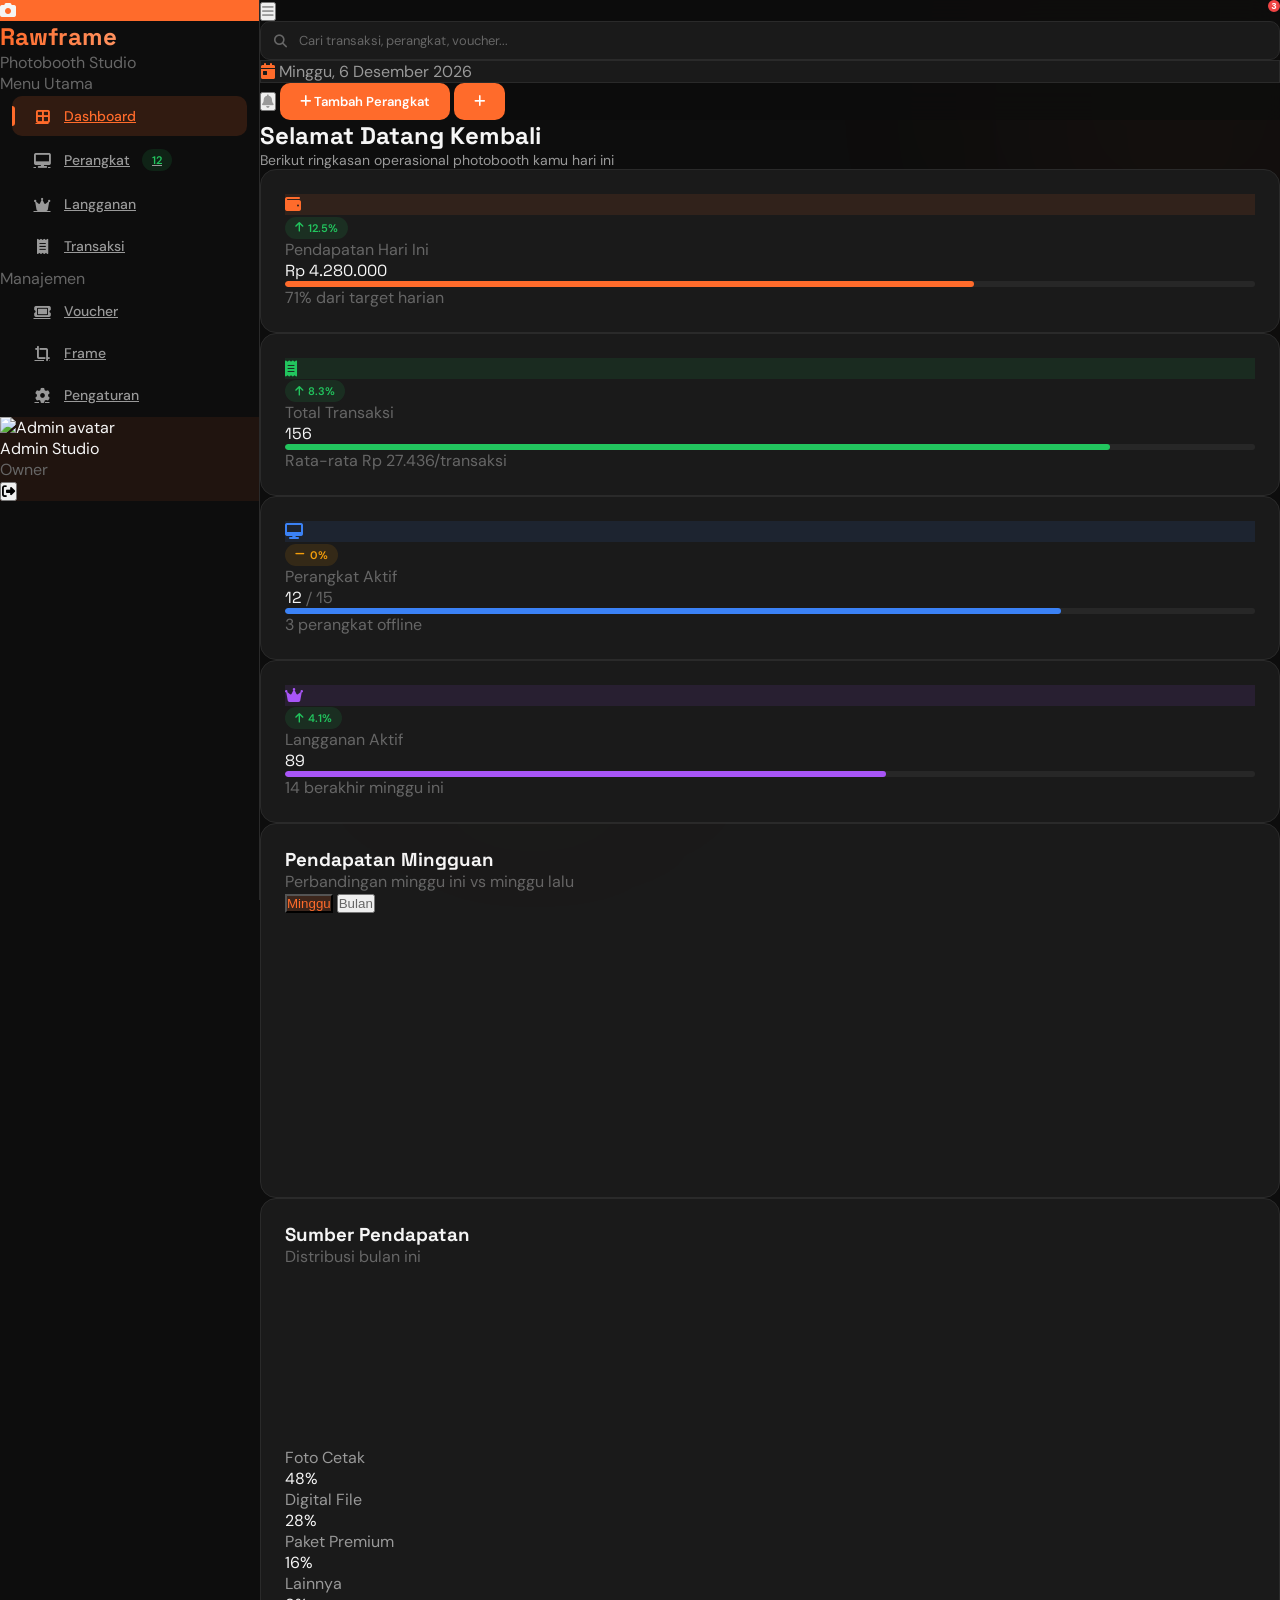
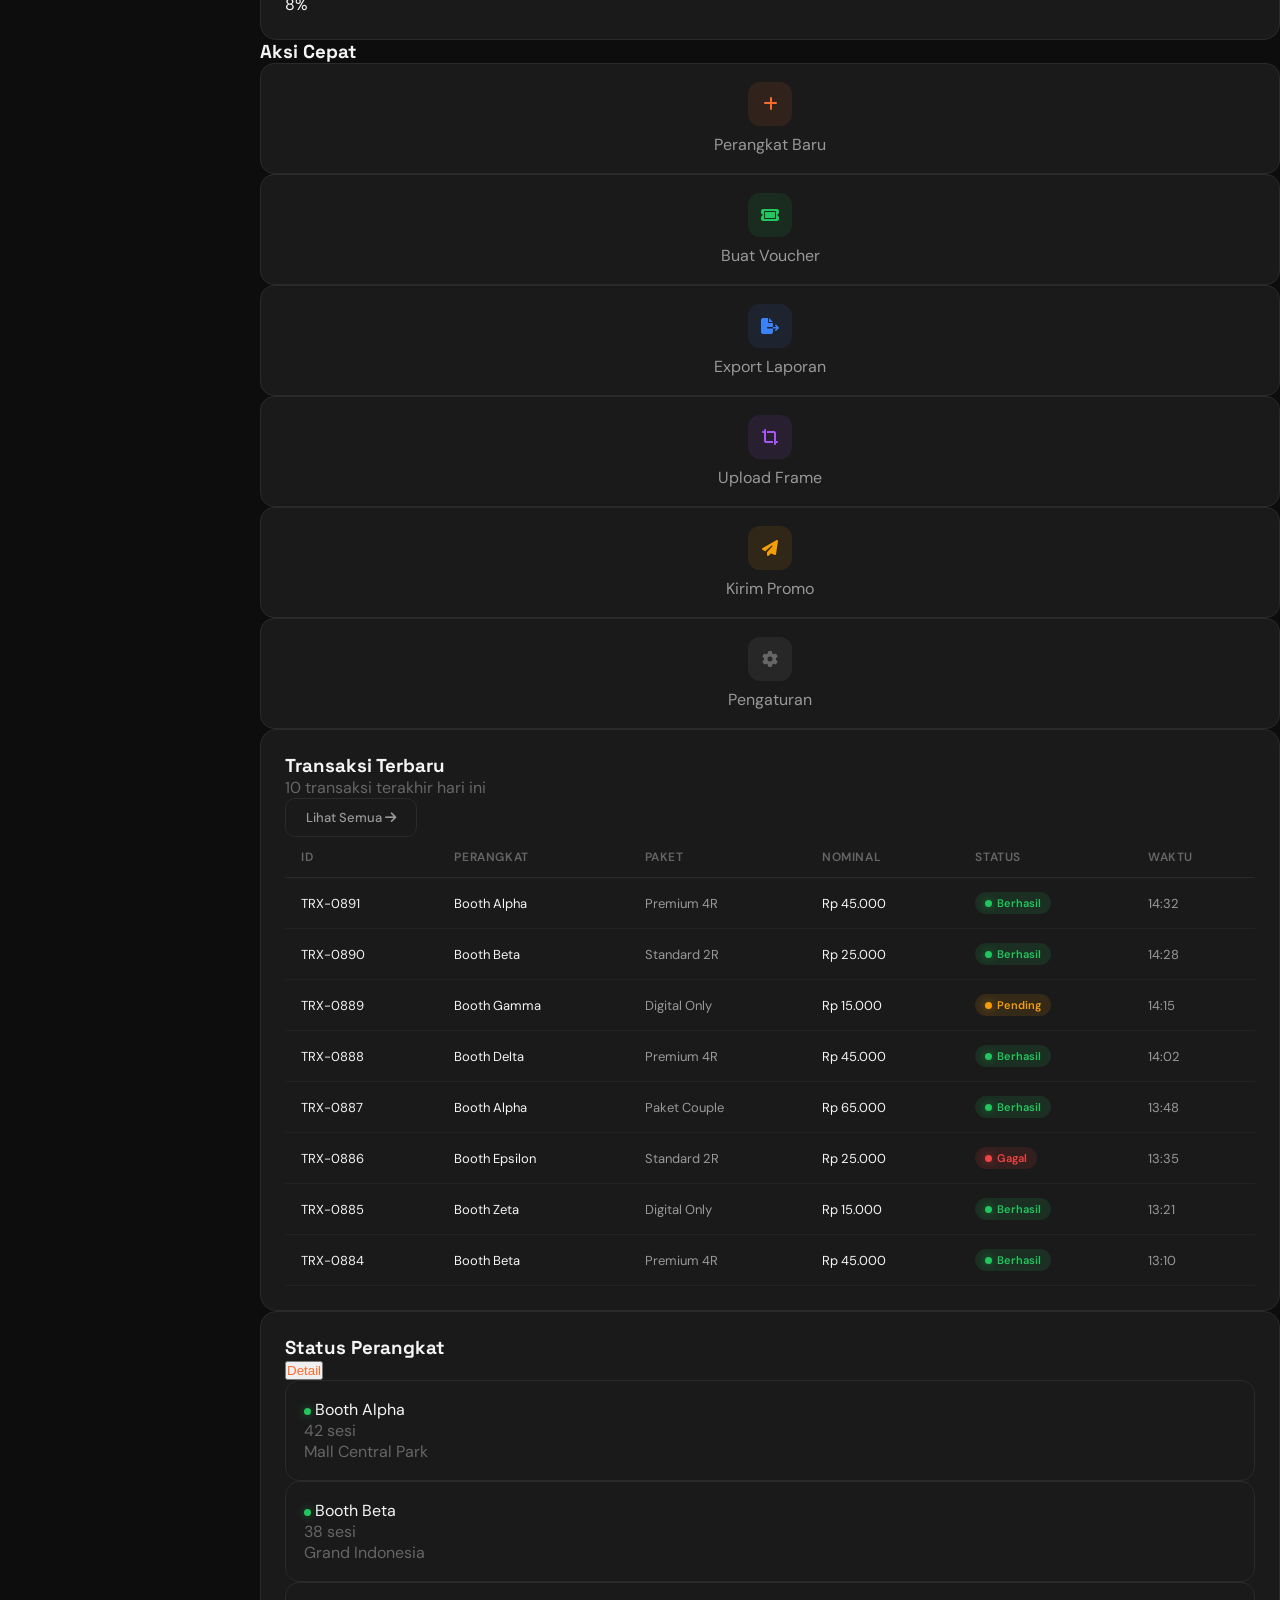
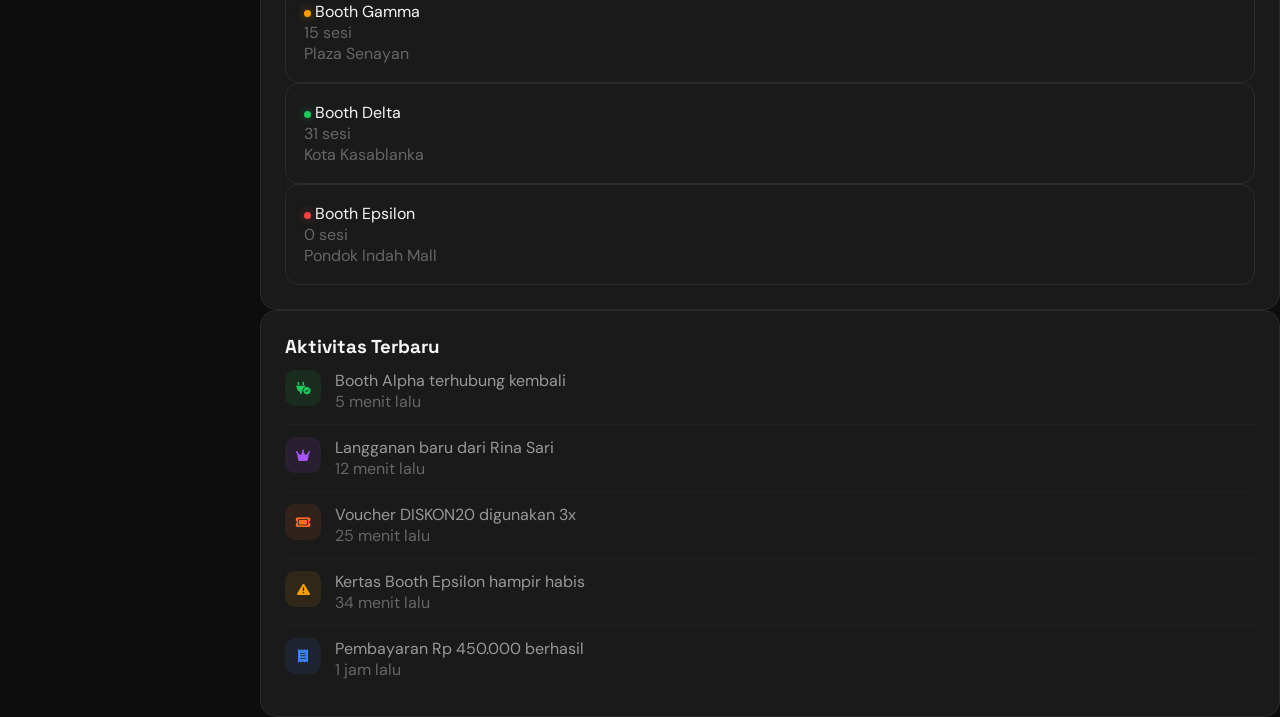
==== index.html @ 667b71e3 "feat: initialize Rawframe dashboard project with core UI components and layout structure" ====
<!DOCTYPE html>
<html lang="id">

<head>
    <meta charset="UTF-8">
    <meta name="viewport" content="width=device-width, initial-scale=1.0">
    <title>Rawframe - Dashboard</title>
    <script src="https://cdn.tailwindcss.com"></script>
    <link rel="stylesheet" href="https://cdnjs.cloudflare.com/ajax/libs/font-awesome/6.5.0/css/all.min.css">
    <link
        href="https://fonts.googleapis.com/css2?family=Space+Grotesk:wght@300;400;500;600;700&family=DM+Sans:wght@300;400;500;600;700&display=swap"
        rel="stylesheet">
    <script src="https://cdn.jsdelivr.net/npm/chart.js"></script>
    <link rel="stylesheet" href="style.css">
</head>

<body>
    <!-- Background Orbs -->
    <div class="bg-orb" style="width:400px;height:400px;background:rgba(255,107,43,0.03);top:-100px;right:-100px;">
    </div>
    <div class="bg-orb" style="width:300px;height:300px;background:rgba(255,107,43,0.02);bottom:10%;left:30%;"></div>

    <!-- Mobile Overlay -->
    <div class="mobile-overlay" id="mobileOverlay" onclick="toggleSidebar()"></div>

    <!-- Toast Container -->
    <div class="toast-container" id="toastContainer"></div>

    <!-- Modal -->
    <div class="modal-overlay" id="modalOverlay" onclick="closeModal(event)">
        <div class="modal-box" id="modalBox">
            <div class="flex items-center justify-between mb-6">
                <h3 class="text-lg font-bold" id="modalTitle">Tambah Perangkat</h3>
                <button onclick="closeModal()" class="text-gray-500 hover:text-white transition-colors"
                    aria-label="Tutup modal">
                    <i class="fas fa-times text-lg"></i>
                </button>
            </div>
            <div id="modalContent"></div>
        </div>
    </div>

    <!-- Sidebar -->
    <aside class="sidebar" id="sidebar" role="navigation" aria-label="Menu navigasi utama">
        <!-- Brand -->
        <div class="px-6 py-6 border-b" style="border-color: var(--border);">
            <div class="flex items-center gap-3">
                <div class="w-9 h-9 rounded-xl flex items-center justify-center pulse-accent"
                    style="background: var(--accent);">
                    <i class="fas fa-camera text-white text-sm"></i>
                </div>
                <div>
                    <h1 class="text-lg font-bold brand-shimmer" style="font-family: 'Space Grotesk', sans-serif;">
                        Rawframe</h1>
                    <p class="text-[10px] font-medium tracking-widest uppercase" style="color: var(--text-muted);">
                        Photobooth Studio</p>
                </div>
            </div>
        </div>

        <!-- Navigation -->
        <nav class="flex-1 py-4 overflow-y-auto">
            <p class="px-8 mb-2 text-[10px] font-semibold tracking-widest uppercase" style="color: var(--text-muted);">
                Menu Utama</p>
            <a href="index.html" class="nav-item active">
                <i class="fas fa-border-all"></i>
                <span>Dashboard</span>
            </a>
            <a href="perangkat.html" class="nav-item">
                <i class="fas fa-desktop"></i>
                <span>Perangkat</span>
                <span class="ml-auto badge badge-success text-[10px]">12</span>
            </a>
            <a href="langganan.html" class="nav-item">
                <i class="fas fa-crown"></i>
                <span>Langganan</span>
            </a>
            <a href="transaksi.html" class="nav-item">
                <i class="fas fa-receipt"></i>
                <span>Transaksi</span>
                <span class="ml-auto w-2 h-2 rounded-full" style="background: var(--accent);"></span>
            </a>

            <p class="px-8 mb-2 mt-6 text-[10px] font-semibold tracking-widest uppercase"
                style="color: var(--text-muted);">Manajemen</p>
            <a href="voucher.html" class="nav-item">
                <i class="fas fa-ticket"></i>
                <span>Voucher</span>
            </a>
            <a href="frame.html" class="nav-item">
                <i class="fas fa-crop-simple"></i>
                <span>Frame</span>
            </a>
            <a href="pengaturan.html" class="nav-item">
                <i class="fas fa-gear"></i>
                <span>Pengaturan</span>
            </a>
        </nav>

        <!-- Sidebar Footer -->
        <div class="p-4 border-t" style="border-color: var(--border);">
            <div class="flex items-center gap-3 p-3 rounded-xl" style="background: var(--accent-soft);">
                <div class="w-9 h-9 rounded-lg overflow-hidden flex-shrink-0">
                    <img src="https://picsum.photos/seed/rawframe-admin/80/80.jpg" alt="Admin avatar"
                        class="w-full h-full object-cover">
                </div>
                <div class="flex-1 min-w-0">
                    <p class="text-sm font-semibold truncate">Admin Studio</p>
                    <p class="text-[11px]" style="color: var(--text-muted);">Owner</p>
                </div>
                <button class="text-gray-500 hover:text-white transition-colors" aria-label="Logout">
                    <i class="fas fa-right-from-bracket text-sm"></i>
                </button>
            </div>
        </div>
    </aside>

    <!-- Main Content -->
    <main class="main-content" id="mainContent">
        <!-- Top Bar -->
        <header class="sticky top-0 z-30 border-b px-6 py-4 flex items-center gap-4"
            style="background: rgba(13,13,13,0.85); backdrop-filter: blur(16px); border-color: var(--border);">
            <!-- Hamburger -->
            <button onclick="toggleSidebar()"
                class="lg:hidden w-9 h-9 rounded-lg flex items-center justify-center hover:bg-white/5 transition-colors"
                aria-label="Toggle sidebar">
                <i class="fas fa-bars text-sm" style="color: var(--text-secondary);"></i>
            </button>

            <!-- Search -->
            <div class="search-box flex-1 max-w-md hidden sm:block">
                <i class="fas fa-search"></i>
                <input type="text" placeholder="Cari transaksi, perangkat, voucher..." class="input-field"
                    style="background: var(--bg-card);">
            </div>

            <div class="flex items-center gap-3 ml-auto">
                <!-- Date -->
                <div class="hidden md:flex items-center gap-2 px-3 py-2 rounded-lg text-xs"
                    style="background: var(--bg-card); color: var(--text-secondary); border: 1px solid var(--border);">
                    <i class="fas fa-calendar-day" style="color: var(--accent);"></i>
                    <span id="currentDate"></span>
                </div>

                <!-- Notification -->
                <button
                    class="relative w-9 h-9 rounded-lg flex items-center justify-center hover:bg-white/5 transition-colors"
                    aria-label="Notifikasi" onclick="showToast('3 notifikasi baru menunggu', 'info')">
                    <i class="fas fa-bell text-sm" style="color: var(--text-secondary);"></i>
                    <span class="notif-badge">3</span>
                </button>

                <!-- Add Device -->
                <button class="btn-primary hidden sm:flex items-center gap-2" onclick="openAddDeviceModal()">
                    <i class="fas fa-plus text-xs"></i>
                    <span>Tambah Perangkat</span>
                </button>
                <button class="btn-primary sm:hidden w-9 h-9 !p-0 flex items-center justify-center"
                    onclick="openAddDeviceModal()" aria-label="Tambah perangkat">
                    <i class="fas fa-plus text-sm"></i>
                </button>
            </div>
        </header>

        <!-- Page Content -->
        <div class="p-6 relative z-10" id="pageContent">
            <!-- Page Header -->
            <div class="mb-8">
                <h2 class="text-2xl font-bold mb-1" style="font-family: 'Space Grotesk', sans-serif;">Selamat Datang
                    Kembali</h2>
                <p style="color: var(--text-secondary); font-size: 14px;">Berikut ringkasan operasional photobooth kamu
                    hari ini</p>
            </div>

            <!-- Stat Cards -->
            <div class="stat-grid grid grid-cols-2 lg:grid-cols-4 gap-4 mb-8"
                style="grid-template-columns: repeat(4, 1fr);">
                <div class="stat-card">
                    <div class="flex items-center justify-between mb-4">
                        <div class="w-10 h-10 rounded-xl flex items-center justify-center"
                            style="background: rgba(255, 107, 43, 0.1);">
                            <i class="fas fa-wallet" style="color: var(--accent);"></i>
                        </div>
                        <span class="badge badge-success"><i class="fas fa-arrow-up text-[9px]"></i> 12.5%</span>
                    </div>
                    <p class="text-[12px] font-medium mb-1" style="color: var(--text-muted);">Pendapatan Hari Ini</p>
                    <p class="text-2xl font-bold count-animate" style="font-family: 'Space Grotesk';">Rp 4.280.000</p>
                    <div class="progress-bar mt-3">
                        <div class="progress-fill" style="width: 71%; background: var(--accent);"></div>
                    </div>
                    <p class="text-[11px] mt-1" style="color: var(--text-muted);">71% dari target harian</p>
                </div>

                <div class="stat-card">
                    <div class="flex items-center justify-between mb-4">
                        <div class="w-10 h-10 rounded-xl flex items-center justify-center"
                            style="background: rgba(34, 197, 94, 0.1);">
                            <i class="fas fa-receipt" style="color: var(--success);"></i>
                        </div>
                        <span class="badge badge-success"><i class="fas fa-arrow-up text-[9px]"></i> 8.3%</span>
                    </div>
                    <p class="text-[12px] font-medium mb-1" style="color: var(--text-muted);">Total Transaksi</p>
                    <p class="text-2xl font-bold count-animate" style="font-family: 'Space Grotesk';">156</p>
                    <div class="progress-bar mt-3">
                        <div class="progress-fill" style="width: 85%; background: var(--success);"></div>
                    </div>
                    <p class="text-[11px] mt-1" style="color: var(--text-muted);">Rata-rata Rp 27.436/transaksi</p>
                </div>

                <div class="stat-card">
                    <div class="flex items-center justify-between mb-4">
                        <div class="w-10 h-10 rounded-xl flex items-center justify-center"
                            style="background: rgba(59, 130, 246, 0.1);">
                            <i class="fas fa-desktop" style="color: #3B82F6;"></i>
                        </div>
                        <span class="badge badge-warning"><i class="fas fa-minus text-[9px]"></i> 0%</span>
                    </div>
                    <p class="text-[12px] font-medium mb-1" style="color: var(--text-muted);">Perangkat Aktif</p>
                    <p class="text-2xl font-bold count-animate" style="font-family: 'Space Grotesk';">12 <span
                            class="text-sm font-normal" style="color: var(--text-muted);">/ 15</span></p>
                    <div class="progress-bar mt-3">
                        <div class="progress-fill" style="width: 80%; background: #3B82F6;"></div>
                    </div>
                    <p class="text-[11px] mt-1" style="color: var(--text-muted);">3 perangkat offline</p>
                </div>

                <div class="stat-card">
                    <div class="flex items-center justify-between mb-4">
                        <div class="w-10 h-10 rounded-xl flex items-center justify-center"
                            style="background: rgba(168, 85, 247, 0.1);">
                            <i class="fas fa-crown" style="color: #A855F7;"></i>
                        </div>
                        <span class="badge badge-success"><i class="fas fa-arrow-up text-[9px]"></i> 4.1%</span>
                    </div>
                    <p class="text-[12px] font-medium mb-1" style="color: var(--text-muted);">Langganan Aktif</p>
                    <p class="text-2xl font-bold count-animate" style="font-family: 'Space Grotesk';">89</p>
                    <div class="progress-bar mt-3">
                        <div class="progress-fill" style="width: 62%; background: #A855F7;"></div>
                    </div>
                    <p class="text-[11px] mt-1" style="color: var(--text-muted);">14 berakhir minggu ini</p>
                </div>
            </div>

            <!-- Charts Row -->
            <div class="chart-grid grid grid-cols-1 lg:grid-cols-3 gap-4 mb-8" style="grid-template-columns: 2fr 1fr;">
                <!-- Revenue Chart -->
                <div class="chart-card">
                    <div class="flex items-center justify-between mb-6">
                        <div>
                            <h3 class="text-base font-bold">Pendapatan Mingguan</h3>
                            <p class="text-xs mt-1" style="color: var(--text-muted);">Perbandingan minggu ini vs minggu
                                lalu</p>
                        </div>
                        <div class="flex items-center gap-2">
                            <button class="px-3 py-1.5 rounded-lg text-xs font-medium transition-colors"
                                style="background: var(--accent-glow); color: var(--accent);" id="chartWeek"
                                onclick="switchChart('week')">Minggu</button>
                            <button
                                class="px-3 py-1.5 rounded-lg text-xs font-medium transition-colors hover:bg-white/5"
                                style="color: var(--text-muted);" id="chartMonth"
                                onclick="switchChart('month')">Bulan</button>
                        </div>
                    </div>
                    <div style="height: 260px;">
                        <canvas id="revenueChart"></canvas>
                    </div>
                </div>

                <!-- Doughnut Chart -->
                <div class="chart-card">
                    <div class="mb-6">
                        <h3 class="text-base font-bold">Sumber Pendapatan</h3>
                        <p class="text-xs mt-1" style="color: var(--text-muted);">Distribusi bulan ini</p>
                    </div>
                    <div style="height: 180px;" class="flex items-center justify-center">
                        <canvas id="sourceChart"></canvas>
                    </div>
                    <div class="mt-4 space-y-2">
                        <div class="flex items-center justify-between text-xs">
                            <div class="flex items-center gap-2"><span class="w-2.5 h-2.5 rounded-sm"
                                    style="background: var(--accent);"></span><span
                                    style="color: var(--text-secondary);">Foto Cetak</span></div>
                            <span class="font-semibold">48%</span>
                        </div>
                        <div class="flex items-center justify-between text-xs">
                            <div class="flex items-center gap-2"><span class="w-2.5 h-2.5 rounded-sm"
                                    style="background: #3B82F6;"></span><span
                                    style="color: var(--text-secondary);">Digital File</span></div>
                            <span class="font-semibold">28%</span>
                        </div>
                        <div class="flex items-center justify-between text-xs">
                            <div class="flex items-center gap-2"><span class="w-2.5 h-2.5 rounded-sm"
                                    style="background: #A855F7;"></span><span
                                    style="color: var(--text-secondary);">Paket Premium</span></div>
                            <span class="font-semibold">16%</span>
                        </div>
                        <div class="flex items-center justify-between text-xs">
                            <div class="flex items-center gap-2"><span class="w-2.5 h-2.5 rounded-sm"
                                    style="background: var(--text-muted);"></span><span
                                    style="color: var(--text-secondary);">Lainnya</span></div>
                            <span class="font-semibold">8%</span>
                        </div>
                    </div>
                </div>
            </div>

            <!-- Quick Actions -->
            <div class="mb-8">
                <h3 class="text-base font-bold mb-4">Aksi Cepat</h3>
                <div class="grid grid-cols-2 sm:grid-cols-4 lg:grid-cols-6 gap-3">
                    <div class="quick-action" onclick="openAddDeviceModal()">
                        <div class="icon-wrap" style="background: rgba(255, 107, 43, 0.1); color: var(--accent);">
                            <i class="fas fa-plus"></i>
                        </div>
                        <span class="text-xs font-medium" style="color: var(--text-secondary);">Perangkat Baru</span>
                    </div>
                    <div class="quick-action" onclick="openVoucherModal()">
                        <div class="icon-wrap" style="background: rgba(34, 197, 94, 0.1); color: var(--success);">
                            <i class="fas fa-ticket"></i>
                        </div>
                        <span class="text-xs font-medium" style="color: var(--text-secondary);">Buat Voucher</span>
                    </div>
                    <div class="quick-action" onclick="showToast('Laporan sedang digenerate...', 'info')">
                        <div class="icon-wrap" style="background: rgba(59, 130, 246, 0.1); color: #3B82F6;">
                            <i class="fas fa-file-export"></i>
                        </div>
                        <span class="text-xs font-medium" style="color: var(--text-secondary);">Export Laporan</span>
                    </div>
                    <div class="quick-action" onclick="showToast('Frame berhasil diupload', 'success')">
                        <div class="icon-wrap" style="background: rgba(168, 85, 247, 0.1); color: #A855F7;">
                            <i class="fas fa-crop-simple"></i>
                        </div>
                        <span class="text-xs font-medium" style="color: var(--text-secondary);">Upload Frame</span>
                    </div>
                    <div class="quick-action" onclick="showToast('Notifikasi terkirim ke semua pelanggan', 'success')">
                        <div class="icon-wrap" style="background: rgba(245, 158, 11, 0.1); color: var(--warning);">
                            <i class="fas fa-paper-plane"></i>
                        </div>
                        <span class="text-xs font-medium" style="color: var(--text-secondary);">Kirim Promo</span>
                    </div>
                    <div class="quick-action"
                        onclick="navigateTo(document.querySelector('[data-page=pengaturan]'), 'pengaturan')">
                        <div class="icon-wrap" style="background: rgba(153, 153, 153, 0.1); color: var(--text-muted);">
                            <i class="fas fa-gear"></i>
                        </div>
                        <span class="text-xs font-medium" style="color: var(--text-secondary);">Pengaturan</span>
                    </div>
                </div>
            </div>

            <!-- Bottom Grid: Transactions + Devices + Activity -->
            <div class="grid grid-cols-1 lg:grid-cols-3 gap-4">
                <!-- Recent Transactions -->
                <div class="chart-card lg:col-span-2">
                    <div class="flex items-center justify-between mb-5">
                        <div>
                            <h3 class="text-base font-bold">Transaksi Terbaru</h3>
                            <p class="text-xs mt-1" style="color: var(--text-muted);">10 transaksi terakhir hari ini</p>
                        </div>
                        <button class="btn-ghost text-xs !py-2 !px-3"
                            onclick="navigateTo(document.querySelector('[data-page=transaksi]'), 'transaksi')">
                            Lihat Semua <i class="fas fa-arrow-right ml-1 text-[10px]"></i>
                        </button>
                    </div>
                    <div class="overflow-x-auto">
                        <table class="data-table">
                            <thead>
                                <tr>
                                    <th>ID</th>
                                    <th>Perangkat</th>
                                    <th>Paket</th>
                                    <th>Nominal</th>
                                    <th>Status</th>
                                    <th>Waktu</th>
                                </tr>
                            </thead>
                            <tbody id="transactionBody">
                            </tbody>
                        </table>
                    </div>
                </div>

                <!-- Right Column -->
                <div class="space-y-4">
                    <!-- Device Status -->
                    <div class="chart-card">
                        <div class="flex items-center justify-between mb-4">
                            <h3 class="text-base font-bold">Status Perangkat</h3>
                            <button class="text-xs font-medium transition-colors hover:opacity-80"
                                style="color: var(--accent);"
                                onclick="navigateTo(document.querySelector('[data-page=perangkat]'), 'perangkat')">Detail</button>
                        </div>
                        <div class="space-y-3" id="deviceList">
                        </div>
                    </div>

                    <!-- Recent Activity -->
                    <div class="chart-card">
                        <h3 class="text-base font-bold mb-4">Aktivitas Terbaru</h3>
                        <div id="activityList">
                        </div>
                    </div>
                </div>
            </div>
        </div>
    </main>

    <script src="script.js"></script>
</body>

</html>
---- style.css ----
﻿:root {
    --bg-dark: #0D0D0D;
    --bg-card: #1A1A1A;
    --bg-card-hover: #222222;
    --accent: #FF6B2B;
    --accent-glow: rgba(255, 107, 43, 0.15);
    --accent-soft: rgba(255, 107, 43, 0.08);
    --text-primary: #F5F5F5;
    --text-secondary: #999999;
    --text-muted: #666666;
    --border: #2A2A2A;
    --success: #22C55E;
    --warning: #F59E0B;
    --danger: #EF4444;
}

* {
    margin: 0;
    padding: 0;
    box-sizing: border-box;
}

body {
    font-family: 'DM Sans', sans-serif;
    background: var(--bg-dark);
    color: var(--text-primary);
    overflow-x: hidden;
}

h1,
h2,
h3,
h4,
h5,
h6 {
    font-family: 'Space Grotesk', sans-serif;
}

/* Scrollbar */
::-webkit-scrollbar {
    width: 6px;
}

::-webkit-scrollbar-track {
    background: transparent;
}

::-webkit-scrollbar-thumb {
    background: #333;
    border-radius: 3px;
}

::-webkit-scrollbar-thumb:hover {
    background: #444;
}

/* Sidebar */
.sidebar {
    width: 260px;
    height: 100vh;
    background: var(--bg-dark);
    border-right: 1px solid var(--border);
    position: fixed;
    left: 0;
    top: 0;
    z-index: 50;
    display: flex;
    flex-direction: column;
    transition: transform 0.3s cubic-bezier(0.4, 0, 0.2, 1);
}

.sidebar-collapsed {
    transform: translateX(-260px);
}

.nav-item {
    display: flex;
    align-items: center;
    gap: 12px;
    padding: 11px 20px;
    margin: 2px 12px;
    border-radius: 10px;
    color: var(--text-secondary);
    cursor: pointer;
    transition: all 0.2s ease;
    position: relative;
    font-size: 14px;
    font-weight: 500;
}

.nav-item:hover {
    color: var(--text-primary);
    background: var(--accent-soft);
}

.nav-item.active {
    color: var(--accent);
    background: var(--accent-glow);
}

.nav-item.active::before {
    content: '';
    position: absolute;
    left: 0;
    top: 50%;
    transform: translateY(-50%);
    width: 3px;
    height: 20px;
    background: var(--accent);
    border-radius: 0 4px 4px 0;
}

.nav-item i {
    width: 20px;
    text-align: center;
    font-size: 15px;
}

/* Main content */
.main-content {
    margin-left: 260px;
    min-height: 100vh;
    transition: margin-left 0.3s cubic-bezier(0.4, 0, 0.2, 1);
}

.main-expanded {
    margin-left: 0;
}

/* Stat cards */
.stat-card {
    background: var(--bg-card);
    border: 1px solid var(--border);
    border-radius: 16px;
    padding: 24px;
    transition: all 0.3s ease;
    position: relative;
    overflow: hidden;
}

.stat-card::before {
    content: '';
    position: absolute;
    top: 0;
    left: 0;
    right: 0;
    height: 2px;
    background: linear-gradient(90deg, transparent, var(--accent), transparent);
    opacity: 0;
    transition: opacity 0.3s ease;
}

.stat-card:hover {
    border-color: rgba(255, 107, 43, 0.2);
    transform: translateY(-2px);
    box-shadow: 0 8px 32px rgba(0, 0, 0, 0.3);
}

.stat-card:hover::before {
    opacity: 1;
}

/* Chart container */
.chart-card {
    background: var(--bg-card);
    border: 1px solid var(--border);
    border-radius: 16px;
    padding: 24px;
}

/* Table */
.data-table {
    width: 100%;
    border-collapse: separate;
    border-spacing: 0;
}

.data-table thead th {
    padding: 12px 16px;
    text-align: left;
    font-size: 12px;
    font-weight: 600;
    text-transform: uppercase;
    letter-spacing: 0.05em;
    color: var(--text-muted);
    border-bottom: 1px solid var(--border);
}

.data-table tbody tr {
    transition: background 0.15s ease;
}

.data-table tbody tr:hover {
    background: var(--accent-soft);
}

.data-table tbody td {
    padding: 14px 16px;
    font-size: 13px;
    color: var(--text-secondary);
    border-bottom: 1px solid rgba(42, 42, 42, 0.5);
}

/* Badge */
.badge {
    display: inline-flex;
    align-items: center;
    gap: 5px;
    padding: 4px 10px;
    border-radius: 20px;
    font-size: 11px;
    font-weight: 600;
}

.badge-success {
    background: rgba(34, 197, 94, 0.12);
    color: #22C55E;
}

.badge-warning {
    background: rgba(245, 158, 11, 0.12);
    color: #F59E0B;
}

.badge-danger {
    background: rgba(239, 68, 68, 0.12);
    color: #EF4444;
}

.badge-neutral {
    background: rgba(153, 153, 153, 0.12);
    color: #999;
}

/* Status dot */
.status-dot {
    width: 7px;
    height: 7px;
    border-radius: 50%;
    display: inline-block;
}

.status-dot.online {
    background: #22C55E;
    box-shadow: 0 0 8px rgba(34, 197, 94, 0.5);
}

.status-dot.offline {
    background: #EF4444;
    box-shadow: 0 0 8px rgba(239, 68, 68, 0.5);
}

.status-dot.idle {
    background: #F59E0B;
    box-shadow: 0 0 8px rgba(245, 158, 11, 0.5);
}

/* Pulse animation */
@keyframes pulse-glow {

    0%,
    100% {
        box-shadow: 0 0 0 0 rgba(255, 107, 43, 0.3);
    }

    50% {
        box-shadow: 0 0 0 8px rgba(255, 107, 43, 0);
    }
}

.pulse-accent {
    animation: pulse-glow 2s infinite;
}

/* Floating background elements */
.bg-orb {
    position: fixed;
    border-radius: 50%;
    filter: blur(100px);
    pointer-events: none;
    z-index: 0;
}

/* Toast */
.toast-container {
    position: fixed;
    top: 24px;
    right: 24px;
    z-index: 1000;
    display: flex;
    flex-direction: column;
    gap: 8px;
}

.toast {
    background: var(--bg-card);
    border: 1px solid var(--border);
    border-radius: 12px;
    padding: 14px 20px;
    display: flex;
    align-items: center;
    gap: 10px;
    font-size: 13px;
    color: var(--text-primary);
    box-shadow: 0 8px 32px rgba(0, 0, 0, 0.4);
    transform: translateX(120%);
    transition: transform 0.4s cubic-bezier(0.4, 0, 0.2, 1);
    min-width: 280px;
}

.toast.show {
    transform: translateX(0);
}

/* Modal overlay */
.modal-overlay {
    position: fixed;
    inset: 0;
    background: rgba(0, 0, 0, 0.7);
    backdrop-filter: blur(4px);
    z-index: 100;
    display: flex;
    align-items: center;
    justify-content: center;
    opacity: 0;
    pointer-events: none;
    transition: opacity 0.3s ease;
}

.modal-overlay.show {
    opacity: 1;
    pointer-events: all;
}

.modal-box {
    background: var(--bg-card);
    border: 1px solid var(--border);
    border-radius: 20px;
    padding: 32px;
    width: 90%;
    max-width: 480px;
    transform: scale(0.9) translateY(20px);
    transition: transform 0.3s cubic-bezier(0.4, 0, 0.2, 1);
}

.modal-overlay.show .modal-box {
    transform: scale(1) translateY(0);
}

/* Button styles */
.btn-primary {
    background: var(--accent);
    color: #fff;
    padding: 10px 20px;
    border-radius: 10px;
    border: none;
    font-weight: 600;
    font-size: 13px;
    cursor: pointer;
    transition: all 0.2s ease;
    font-family: 'DM Sans', sans-serif;
}

.btn-primary:hover {
    background: #e85e22;
    box-shadow: 0 4px 16px rgba(255, 107, 43, 0.3);
    transform: translateY(-1px);
}

.btn-ghost {
    background: transparent;
    color: var(--text-secondary);
    padding: 10px 20px;
    border-radius: 10px;
    border: 1px solid var(--border);
    font-weight: 500;
    font-size: 13px;
    cursor: pointer;
    transition: all 0.2s ease;
    font-family: 'DM Sans', sans-serif;
}

.btn-ghost:hover {
    border-color: var(--text-muted);
    color: var(--text-primary);
}

/* Device card */
.device-card {
    background: var(--bg-card);
    border: 1px solid var(--border);
    border-radius: 14px;
    padding: 18px;
    transition: all 0.25s ease;
    cursor: pointer;
}

.device-card:hover {
    border-color: rgba(255, 107, 43, 0.25);
    transform: translateY(-2px);
    box-shadow: 0 4px 20px rgba(0, 0, 0, 0.2);
}

/* Input */
.input-field {
    width: 100%;
    background: var(--bg-dark);
    border: 1px solid var(--border);
    border-radius: 10px;
    padding: 10px 14px;
    color: var(--text-primary);
    font-size: 13px;
    font-family: 'DM Sans', sans-serif;
    transition: border-color 0.2s ease;
    outline: none;
}

.input-field:focus {
    border-color: var(--accent);
    box-shadow: 0 0 0 3px var(--accent-glow);
}

.input-field::placeholder {
    color: var(--text-muted);
}

/* Top bar search */
.search-box {
    position: relative;
}

.search-box i {
    position: absolute;
    left: 14px;
    top: 50%;
    transform: translateY(-50%);
    color: var(--text-muted);
    font-size: 13px;
}

.search-box input {
    padding-left: 38px;
}

/* Counter animation */
@keyframes countUp {
    from {
        opacity: 0;
        transform: translateY(8px);
    }

    to {
        opacity: 1;
        transform: translateY(0);
    }
}

.count-animate {
    animation: countUp 0.5s ease forwards;
}

/* Shimmer effect on brand */
@keyframes shimmer {
    0% {
        background-position: -200% center;
    }

    100% {
        background-position: 200% center;
    }
}

.brand-shimmer {
    background: linear-gradient(90deg, var(--accent) 0%, #FFB088 40%, var(--accent) 80%);
    background-size: 200% auto;
    -webkit-background-clip: text;
    -webkit-text-fill-color: transparent;
    background-clip: text;
    animation: shimmer 4s linear infinite;
}

/* Notification badge */
.notif-badge {
    position: absolute;
    top: -2px;
    right: -2px;
    width: 16px;
    height: 16px;
    background: var(--danger);
    border-radius: 50%;
    font-size: 9px;
    display: flex;
    align-items: center;
    justify-content: center;
    color: #fff;
    font-weight: 700;
    border: 2px solid var(--bg-dark);
}

/* Mobile responsive */
@media (max-width: 1024px) {
    .sidebar {
        transform: translateX(-260px);
    }

    .sidebar.mobile-open {
        transform: translateX(0);
    }

    .main-content {
        margin-left: 0 !important;
    }

    .mobile-overlay {
        position: fixed;
        inset: 0;
        background: rgba(0, 0, 0, 0.6);
        z-index: 40;
        opacity: 0;
        pointer-events: none;
        transition: opacity 0.3s ease;
    }

    .mobile-overlay.show {
        opacity: 1;
        pointer-events: all;
    }
}

@media (max-width: 640px) {
    .stat-grid {
        grid-template-columns: 1fr !important;
    }

    .chart-grid {
        grid-template-columns: 1fr !important;
    }
}

/* Reduced motion */
@media (prefers-reduced-motion: reduce) {

    *,
    *::before,
    *::after {
        animation-duration: 0.01ms !important;
        transition-duration: 0.01ms !important;
    }
}

/* Progress bar */
.progress-bar {
    height: 6px;
    background: rgba(255, 255, 255, 0.06);
    border-radius: 3px;
    overflow: hidden;
}

.progress-fill {
    height: 100%;
    border-radius: 3px;
    transition: width 1s cubic-bezier(0.4, 0, 0.2, 1);
}

/* Activity item */
.activity-item {
    display: flex;
    gap: 14px;
    padding: 12px 0;
    border-bottom: 1px solid rgba(42, 42, 42, 0.4);
    transition: padding-left 0.2s ease;
}

.activity-item:hover {
    padding-left: 6px;
}

.activity-item:last-child {
    border-bottom: none;
}

.activity-icon {
    width: 36px;
    height: 36px;
    border-radius: 10px;
    display: flex;
    align-items: center;
    justify-content: center;
    font-size: 13px;
    flex-shrink: 0;
}

/* Quick action button */
.quick-action {
    display: flex;
    flex-direction: column;
    align-items: center;
    gap: 8px;
    padding: 18px 12px;
    background: var(--bg-card);
    border: 1px solid var(--border);
    border-radius: 14px;
    cursor: pointer;
    transition: all 0.25s ease;
}

.quick-action:hover {
    border-color: rgba(255, 107, 43, 0.3);
    transform: translateY(-3px);
    box-shadow: 0 6px 24px rgba(0, 0, 0, 0.25);
}

.quick-action .icon-wrap {
    width: 44px;
    height: 44px;
    border-radius: 12px;
    display: flex;
    align-items: center;
    justify-content: center;
    font-size: 16px;
}
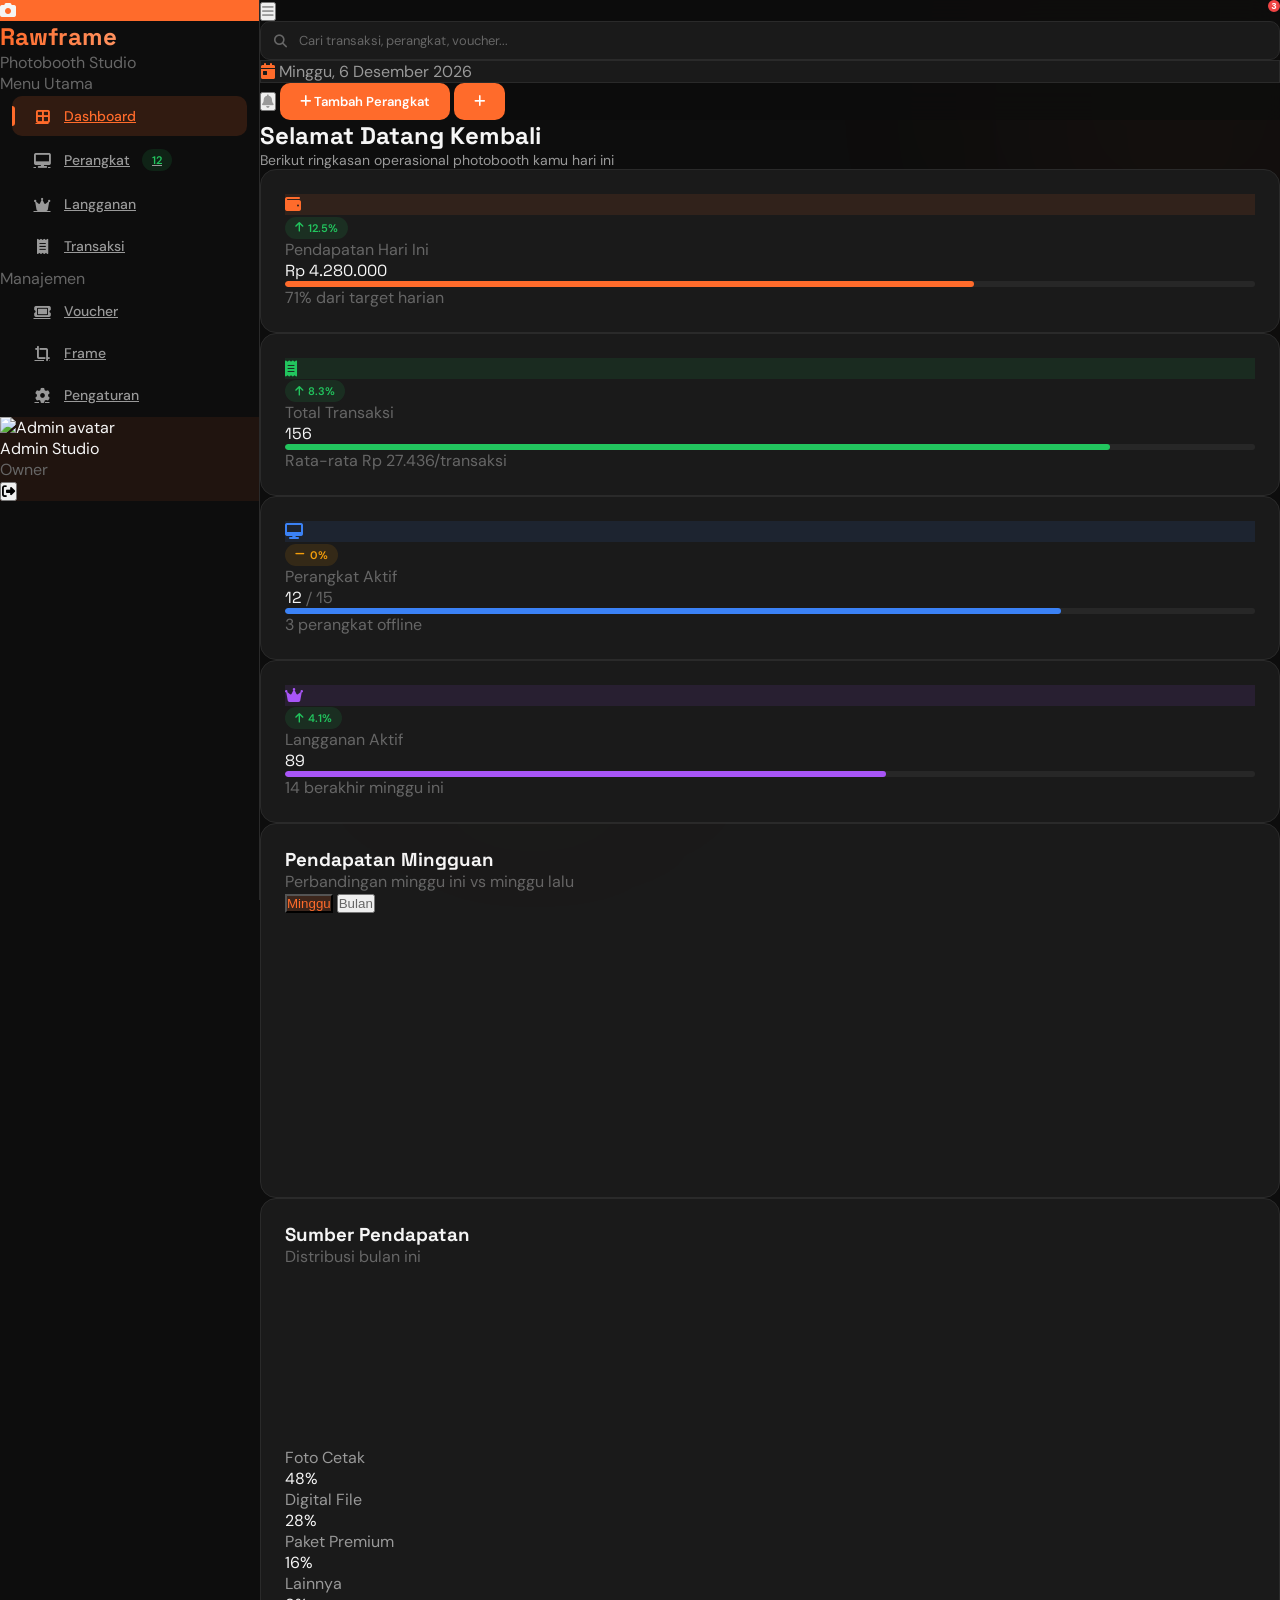
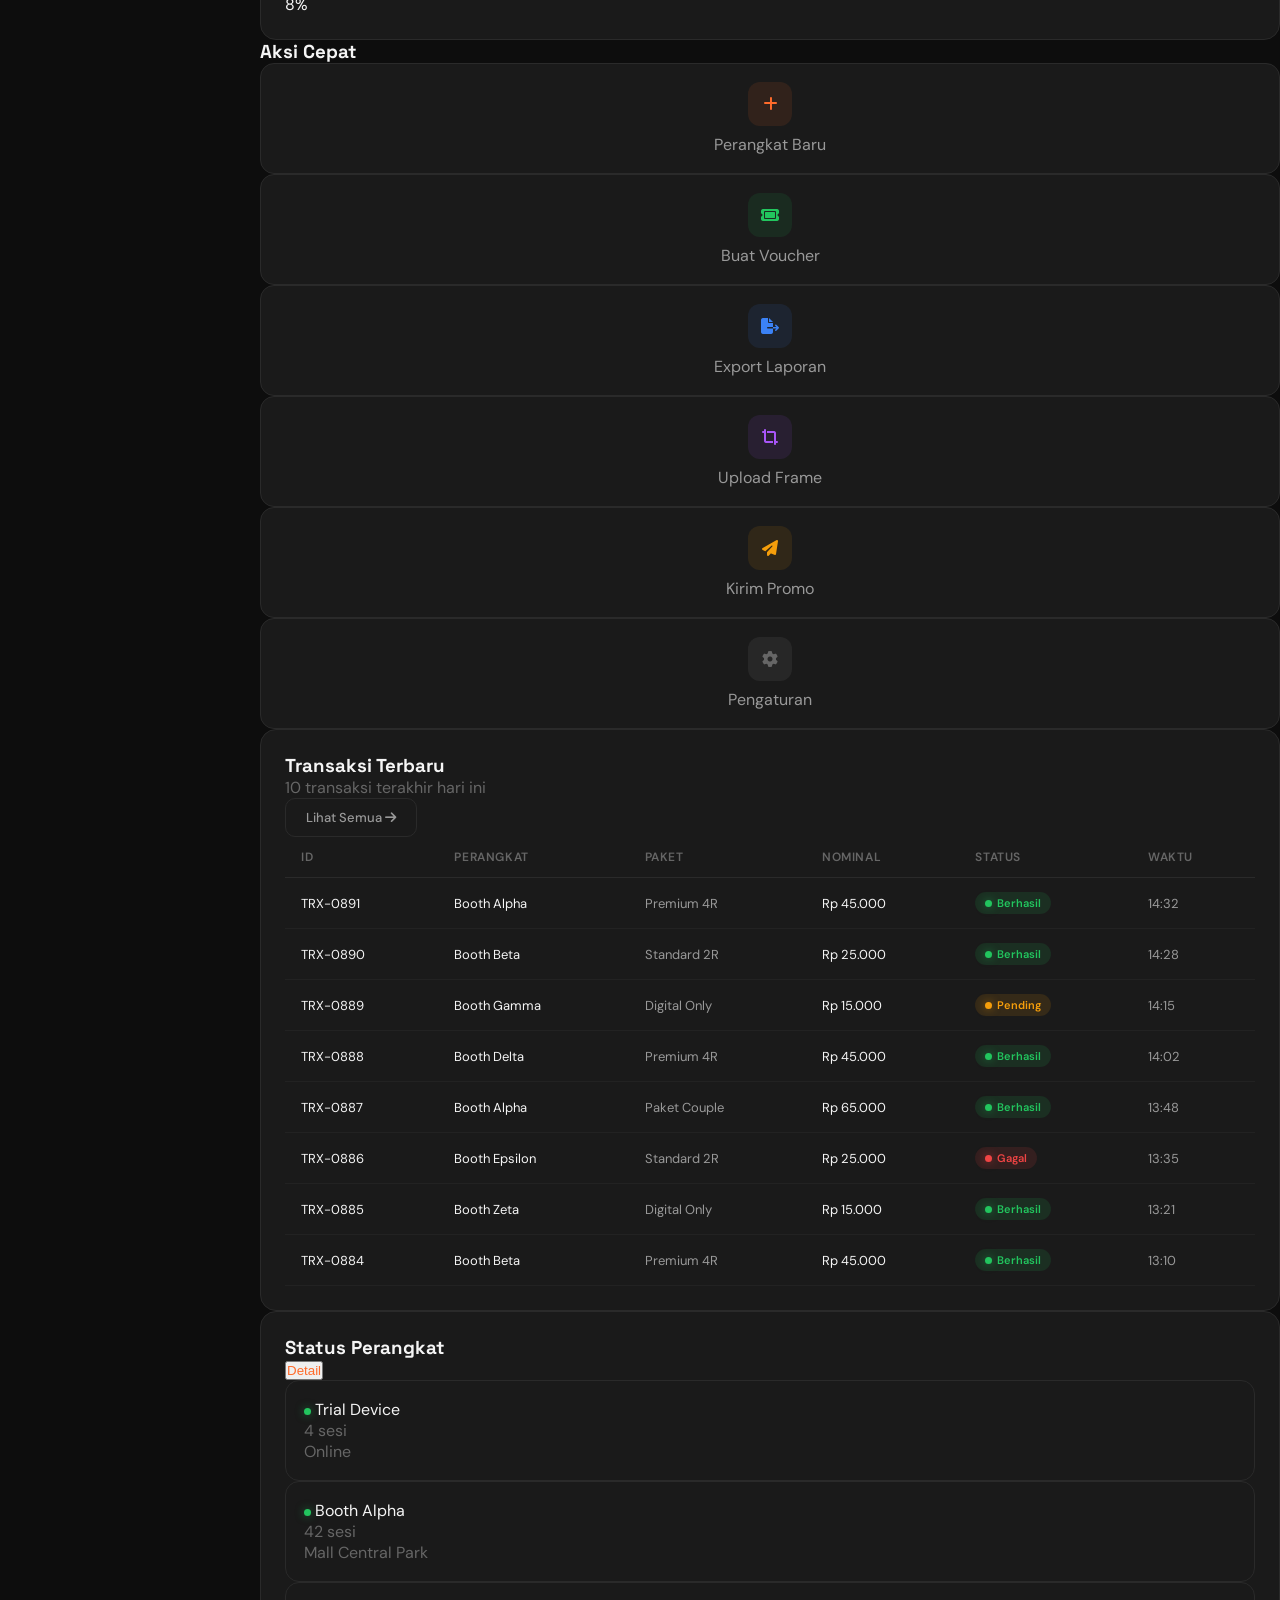
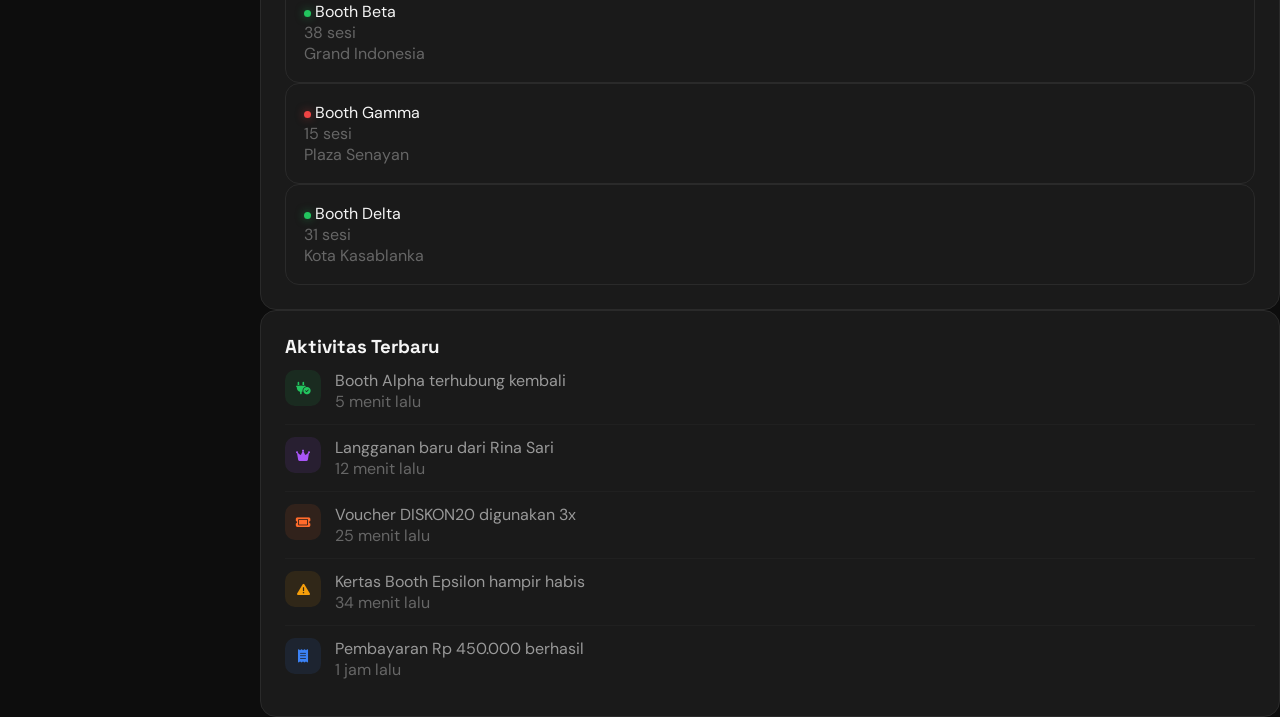
==== commit 24386268: "refactor: modularize frontend scripts by replacing global script.js with dedicated page-specific mod" ====
--- a/index.html
+++ b/index.html
@@ -405,7 +405,9 @@
         </div>
     </main>
 
-    <script src="script.js"></script>
+    <script src="js/data.js"></script>
+    <script src="js/utils.js"></script>
+    <script src="js/pages/dashboard.js"></script>
 </body>
 
 </html>
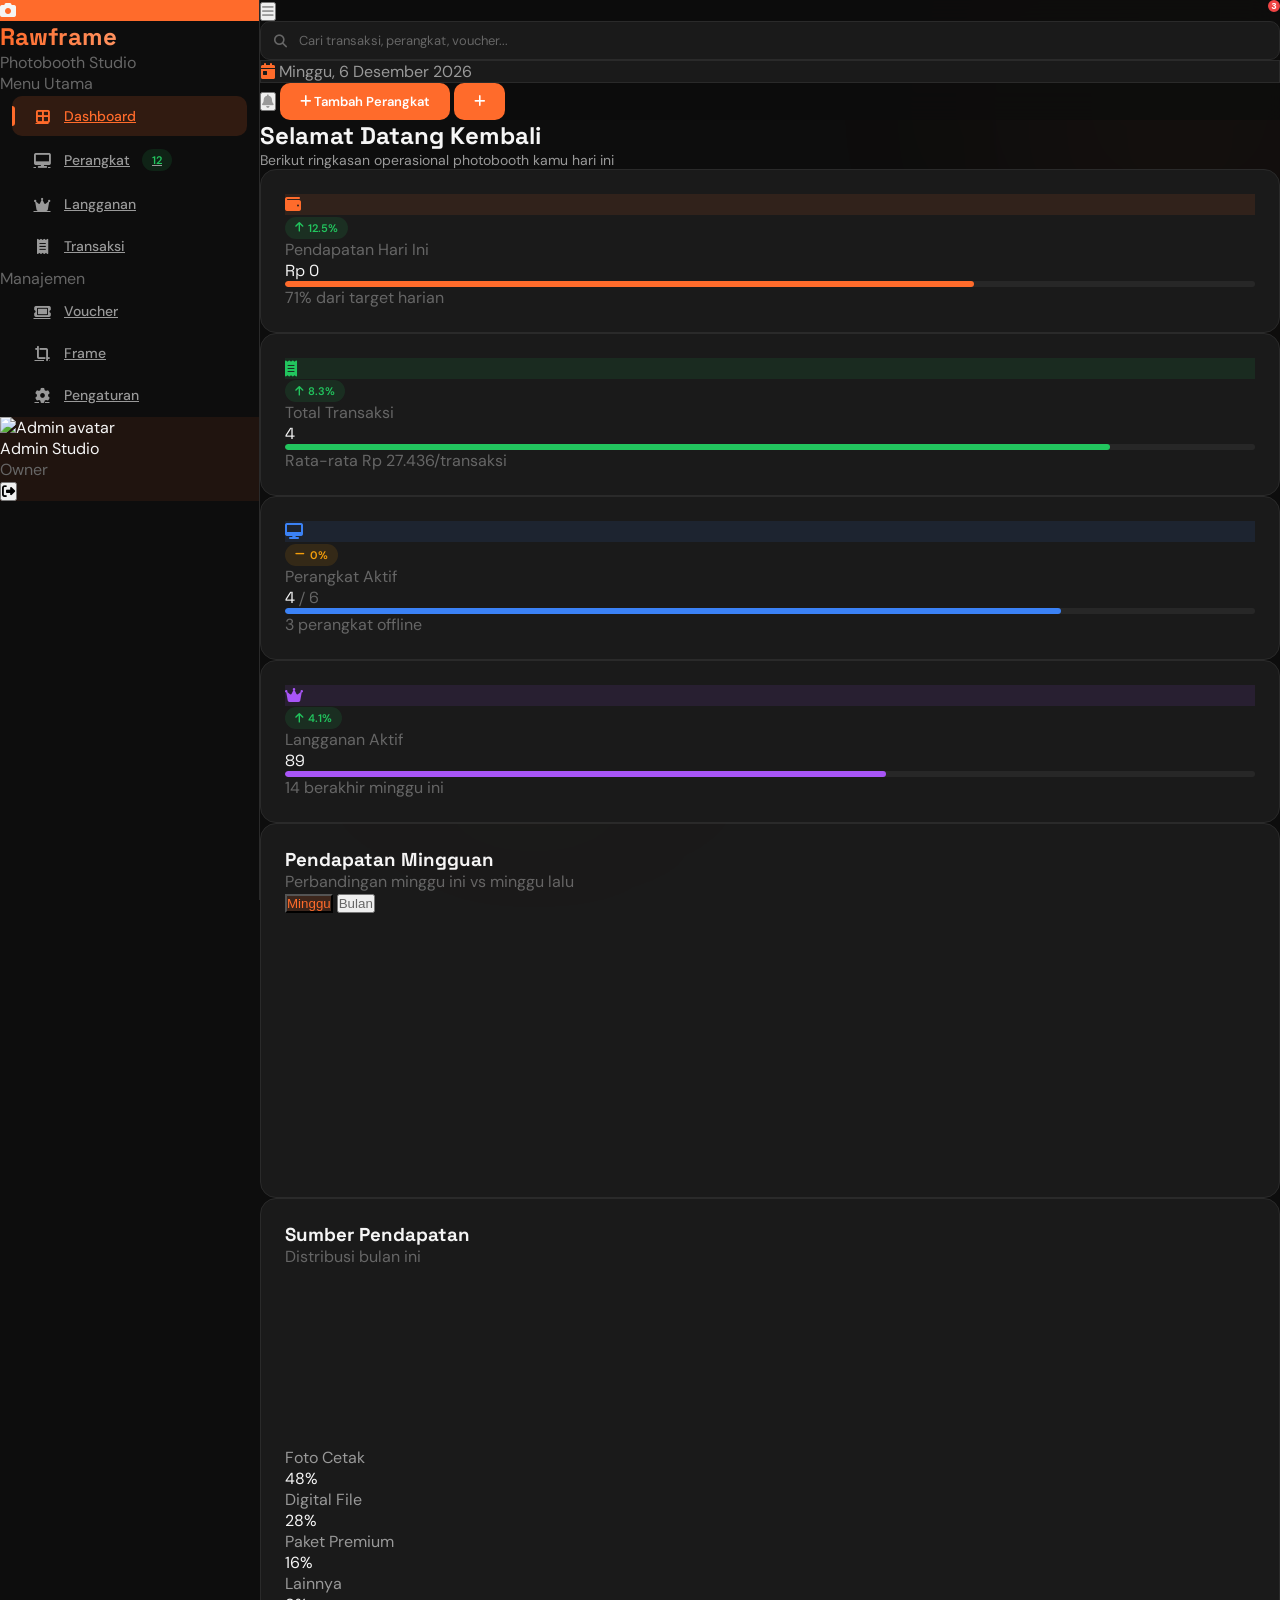
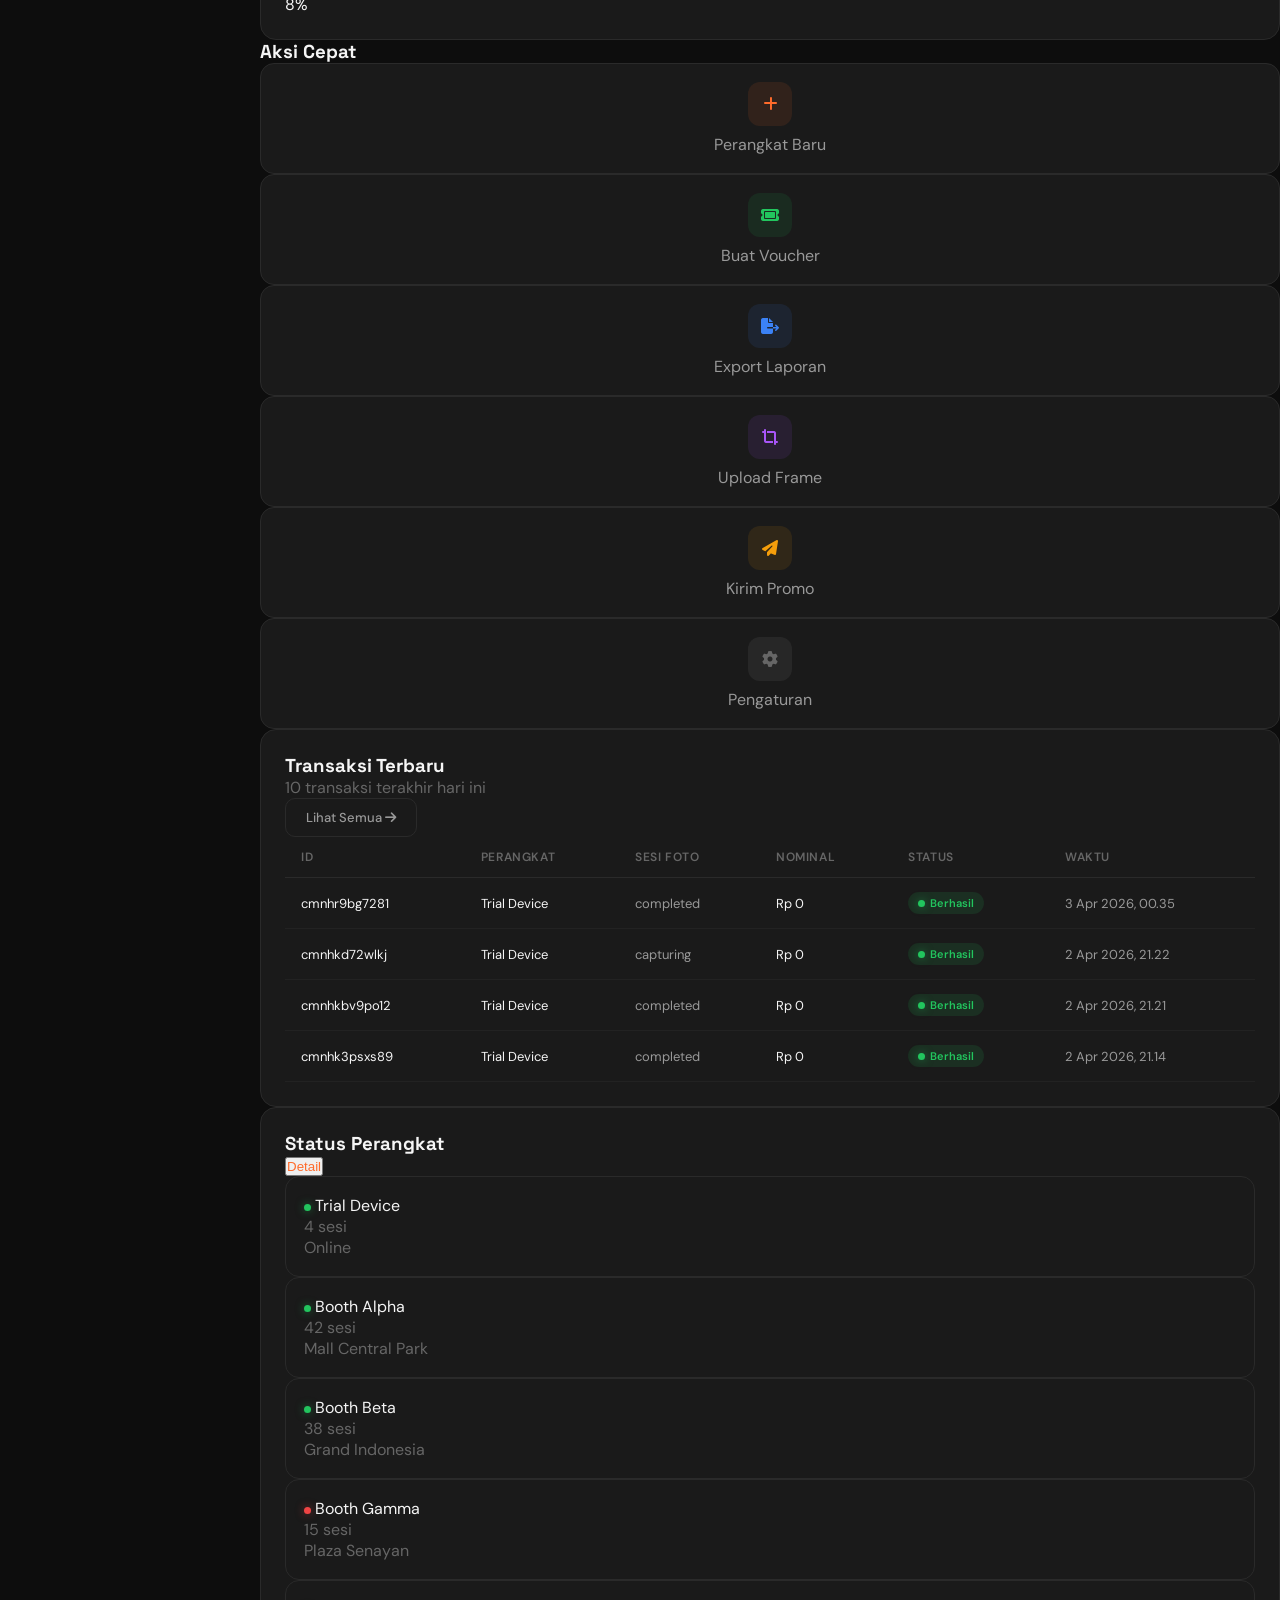
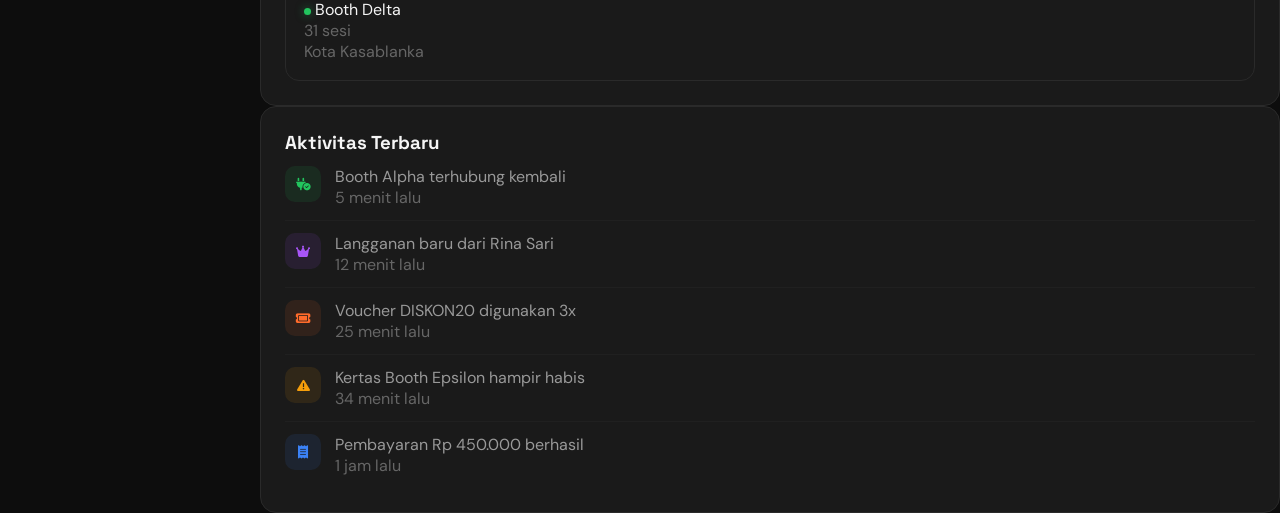
==== commit 3f285455: "feat: implement dynamic dashboard rendering and chart visualization logic" ====
--- a/index.html
+++ b/index.html
@@ -184,7 +184,7 @@
                         <span class="badge badge-success"><i class="fas fa-arrow-up text-[9px]"></i> 12.5%</span>
                     </div>
                     <p class="text-[12px] font-medium mb-1" style="color: var(--text-muted);">Pendapatan Hari Ini</p>
-                    <p class="text-2xl font-bold count-animate" style="font-family: 'Space Grotesk';">Rp 4.280.000</p>
+                    <p class="text-2xl font-bold count-animate" style="font-family: 'Space Grotesk';" id="statRevenue">Rp 0</p>
                     <div class="progress-bar mt-3">
                         <div class="progress-fill" style="width: 71%; background: var(--accent);"></div>
                     </div>
@@ -200,7 +200,7 @@
                         <span class="badge badge-success"><i class="fas fa-arrow-up text-[9px]"></i> 8.3%</span>
                     </div>
                     <p class="text-[12px] font-medium mb-1" style="color: var(--text-muted);">Total Transaksi</p>
-                    <p class="text-2xl font-bold count-animate" style="font-family: 'Space Grotesk';">156</p>
+                    <p class="text-2xl font-bold count-animate" style="font-family: 'Space Grotesk';" id="statTransactions">0</p>
                     <div class="progress-bar mt-3">
                         <div class="progress-fill" style="width: 85%; background: var(--success);"></div>
                     </div>
@@ -216,8 +216,8 @@
                         <span class="badge badge-warning"><i class="fas fa-minus text-[9px]"></i> 0%</span>
                     </div>
                     <p class="text-[12px] font-medium mb-1" style="color: var(--text-muted);">Perangkat Aktif</p>
-                    <p class="text-2xl font-bold count-animate" style="font-family: 'Space Grotesk';">12 <span
-                            class="text-sm font-normal" style="color: var(--text-muted);">/ 15</span></p>
+                    <p class="text-2xl font-bold count-animate" style="font-family: 'Space Grotesk';" id="statDevices">0 <span
+                            class="text-sm font-normal" style="color: var(--text-muted);">/ 0</span></p>
                     <div class="progress-bar mt-3">
                         <div class="progress-fill" style="width: 80%; background: #3B82F6;"></div>
                     </div>
@@ -368,7 +368,7 @@
                                 <tr>
                                     <th>ID</th>
                                     <th>Perangkat</th>
-                                    <th>Paket</th>
+                                    <th>Sesi Foto</th>
                                     <th>Nominal</th>
                                     <th>Status</th>
                                     <th>Waktu</th>
